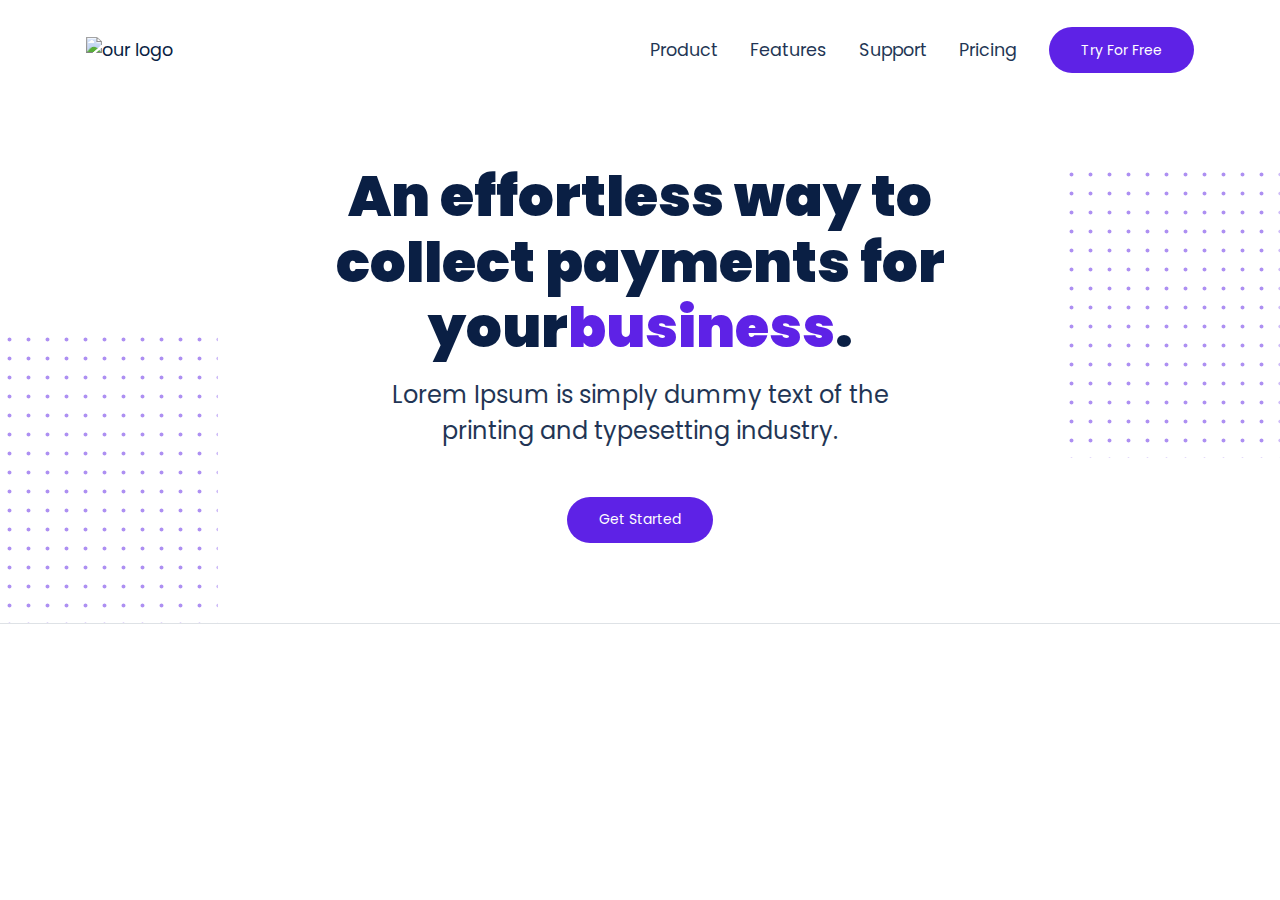
==== index.html @ 25bec212 "Añade README.md y página de inicio." ====
<!doctype html>
<html lang="en">

<head>
  <!-- Required meta tags -->
  <meta charset="utf-8">
  <meta name="viewport" content="width=device-width, initial-scale=1, shrink-to-fit=no">

  <!-- font awesome 5 free -->
  <link rel="stylesheet" href="https://cdnjs.cloudflare.com/ajax/libs/font-awesome/5.13.0/css/all.min.css">
  <!-- Bootstrap CSS -->
  <link rel="stylesheet" href="https://stackpath.bootstrapcdn.com/bootstrap/4.4.1/css/bootstrap.min.css"
    integrity="sha384-Vkoo8x4CGsO3+Hhxv8T/Q5PaXtkKtu6ug5TOeNV6gBiFeWPGFN9MuhOf23Q9Ifjh" crossorigin="anonymous">

  <!-- Poppins font from Google -->
  <link href="https://fonts.googleapis.com/css2?family=Poppins:wght@300;400;600;700&display=swap" rel="stylesheet">

  <!-- Your Custom CSS file that will include your blocks CSS -->
  <link rel="stylesheet" href="./css/app.css">

  <title>Your template</title>
</head>

<body>

  <!-- Put the blocks HTML here -->
  <header class="hero container-fluid position-relative border-bottom">
    <nav class="hero-nav position-relative container mx-auto px-0">
      <ul class="nav w-100 list-unstyled align-items-center p-0">
        <li class="hero-nav__item"><img class="hero-nav__logo" src="https://frontendor-files.netlify.app/images/logo-shape.svg" alt="our logo"></li>
        <li id="hero-menu" class="flex-grow-1 hero__nav-list hero__nav-list--mobile-menu ft-menu">
          <ul class="hero__menu-content nav flex-column flex-lg-row ft-menu__slider animated list-unstyled p-2 p-lg-0">
            <!-- YOU CAN UNCOMMENT THIS -->
            <!--<li class="hero-nav__item">
                  <a href="#!" class="hero-nav__link">Product</a>
                </li> -->
            <li class="flex-grow-1">
              <ul class="nav nav--lg-side flex-column-reverse flex-lg-row-reverse list-unstyled align-items-center p-0">
                <li class="hero-nav__item"><a href="https://twitter.com/intent/tweet?text=30%2B%20HTML%20BLOCKS%20TO%20BUILD%20OUTSTANDING%20LANDING%20PAGES&amp;url=https%3A%2F%2Ffrontendor.com%2F" target="_blank" class="btn btn-primary">Try For Free</a></li>
                <li class="hero-nav__item"><a href="#!" class="hero-nav__link">Pricing</a></li>
                <li class="hero-nav__item"><a href="#!" class="hero-nav__link">Support</a></li>
                <li class="hero-nav__item"><a href="#!" class="hero-nav__link">Features</a></li>
                <li class="hero-nav__item"><a href="#!" class="hero-nav__link">Product</a></li>
              </ul>
            </li>
          </ul><button onclick="document.querySelector('#hero-menu').classList.toggle('ft-menu--js-show')" class="ft-menu__close-btn animated"><svg class="bi bi-x" width="1em" height="1em" viewBox="0 0 16 16" fill="currentColor" xmlns="http://www.w3.org/2000/svg">
              <path fill-rule="evenodd" d="M11.854 4.146a.5.5 0 010 .708l-7 7a.5.5 0 01-.708-.708l7-7a.5.5 0 01.708 0z" clip-rule="evenodd"></path>
              <path fill-rule="evenodd" d="M4.146 4.146a.5.5 0 000 .708l7 7a.5.5 0 00.708-.708l-7-7a.5.5 0 00-.708 0z" clip-rule="evenodd"></path>
            </svg></button>
        </li>
        <li class="d-lg-none flex-grow-1 d-flex flex-row-reverse hero-nav__item"><button onclick="document.querySelector('#hero-menu').classList.toggle('ft-menu--js-show')" class="text-center px-2"><i class="fas fa-bars"></i></button></li>
      </ul>
    </nav>
    <div class="hero__content container px-0 flex-grow-1 d-flex align-items-center mx-auto">
      <div class="text-center col-lg-8 px-0 mx-auto">
        <h1 class="hero__title mb-3">An effortless way to collect payments for your<span class="highlight">business</span>.</h1>
        <p class="hero__paragraph mb-5">Lorem Ipsum is simply dummy text of the printing and typesetting industry.</p>
        <div><a class="btn btn-primary" href="#">Get Started</a></div>
      </div>
    </div>
    <div class="d-none d-lg-block pattern pattern--primary pattern--left-bottom">
      <!-- SVG Pattern generated by 𝕭𝖊𝖆𝖚𝖙𝖎𝖋𝖚𝖑 𝕯𝖎𝖓𝖌𝖇𝖆𝖙𝖘 --><svg xmlns="http://www.w3.org/2000/svg" xmlns:xlink="http://www.w3.org/1999/xlink" width="100%" height="100%">
        <defs>
          <pattern id="pattern" width="19" height="19" viewBox="0 0 40 40" patternUnits="userSpaceOnUse" patternTransform="rotate(90)">
            <rect id="pattern-background" x="0" y="0" width="400%" height="400%" fill="transparent"></rect>
            <circle cx="20" cy="20" r="4" fill="currentColor" stroke="currentColor" stroke-width="0"></circle>
            <circle cx="20" cy="20" r="0" fill="currentColor" stroke="currentColor" stroke-width="0"></circle>
          </pattern>
        </defs>
        <rect fill="url(#pattern)" height="100%" width="100%" y="0" x="0"></rect>
      </svg></div>
    <div class="d-none d-lg-block pattern pattern--primary pattern--right">
      <!-- SVG Pattern generated by 𝕭𝖊𝖆𝖚𝖙𝖎𝖋𝖚𝖑 𝕯𝖎𝖓𝖌𝖇𝖆𝖙𝖘 --><svg xmlns="http://www.w3.org/2000/svg" xmlns:xlink="http://www.w3.org/1999/xlink" width="100%" height="100%">
        <defs>
          <pattern id="pattern" width="19" height="19" viewBox="0 0 40 40" patternUnits="userSpaceOnUse" patternTransform="rotate(90)">
            <rect id="pattern-background" x="0" y="0" width="400%" height="400%" fill="transparent"></rect>
            <circle cx="20" cy="20" r="4" fill="currentColor" stroke="currentColor" stroke-width="0"></circle>
            <circle cx="20" cy="20" r="0" fill="currentColor" stroke="currentColor" stroke-width="0"></circle>
          </pattern>
        </defs>
        <rect fill="url(#pattern)" height="100%" width="100%" y="0" x="0"></rect>
      </svg></div>
  </header>  <!-- Put the blocks HTML here -->

  <script>
    function closeMenuAndGoTo(query) {
      document.querySelector('#hero-menu').classList.toggle('ft-menu--js-show')
      setTimeout(() => {
        const element = document.querySelector(query)
        window.scrollTo({
          top: element.getBoundingClientRect().top,
          behavior: 'smooth'
        })
      }, 250);
    }

    document.querySelector('#hero-menu').
      querySelectorAll('[href]').
      forEach(function (link) {
        link.onclick = function (event) {
          event.preventDefault()
          closeMenuAndGoTo(link.getAttribute('href'))
        }
      })
  </script>
</body>

</html>
---- css/app.css ----
:root {
    --primary: #5e22e6;
    --secondary: #0a1f44;
    --primary-invert: #fff;
    --secondary-invert: #fff;
    
    /* DEFAULT COLOR OF TEXTS */
    --text-primary: #0a1f44;
    
    /* FOR BUTTONS & INPUTS */
    --elements-roundness: 10rem;
    
    --space-between-blocks: 5.3rem;
    /* for mobiles */
    --space-between-blocks-small-screens: 3rem;
    }
    
    body {
    font-family: 'Poppins', sans-serif;
    color: var(--text-primary);
    }
    
    .space-between-blocks {
    padding-top: var(--space-between-blocks-small-screens);
    padding-bottom: var(--space-between-blocks-small-screens);
    }
    
    @media(min-width: 992px) {
    .space-between-blocks {
    padding-top: var(--space-between-blocks);
    padding-bottom: var(--space-between-blocks);
    }
    }
    
    /* ----------------- BUTTONS ------------------- */
    
    button {
    color: inherit;
    padding: 0;
    background: none;
    border: none;
    }
    
    button:focus {
    outline: none;
    box-shadow: none;
    }
    
    .btn {
    font-size: .87rem;
    padding: .8rem 1.6rem;
    border-radius: var(--elements-roundness);
    transition: .2s all;
    }
    
    @media(min-width: 992px) {
    .btn {
    padding: .8rem 2rem;
    }
    }
    
    .btn,
    .btn:hover,
    .btn:focus {
    border: none;
    box-shadow: none;
    outline: none;
    }
    
    .btn:hover,
    .btn:focus {
    transform: scale(1.05);
    }
    
    .btn-primary,
    .btn-primary:hover,
    .btn-primary:focus {
    background: var(--primary);
    color: var(--primary-invert);
    }
    
    .btn-secondary,
    .btn-secondary:hover,
    .btn-secondary:focus {
    background: var(--secondary);
    color: var(--secondary-invert);
    }
    
    .btn-sm {
    padding: .8rem;
    }

    /* Put your blocks here */
  

    .hero {
        --hero-nav-height: 100px;
        --block-background: white;
        --block-text-color: var(--text-primary);
        background: var(--block-background);
        color: var(--block-text-color);
        position: relative;
        display: flex;
        flex-direction: column
      }
      
      .hero-nav {
        margin: 0 -1rem;
        width: 100%;
        height: var(--hero-nav-height);
        display: flex;
        align-items: center;
        z-index: 2
      }
      
      .hero-nav__item {
        text-align: center;
        font-size: 1.1rem
      }
      
      @media(min-width:992px) {
        .hero-nav__item {
          margin: 0 1rem
        }
      }
      
      @media(min-width:992px) {
        .nav--lg-side {
          flex-direction: row-reverse
        }
      }
      
      .hero-nav__logo {
        height: 35px
      }
      
      .hero-nav__link {
        color: inherit;
        opacity: .9
      }
      
      .hero-nav__link:focus,
      .hero-nav__link:hover {
        color: var(--primary);
        text-decoration: none;
        opacity: 1
      }
      
      .hero__row {
        height: 100%
      }
      
      .hero_empty-column {
        height: 100%
      }
      
      .hero__image-column {
        height: 100%;
        background-position: center;
        background-size: cover
      }
      
      .hero__content {
        text-align: initial;
        padding-top: 2rem;
        padding-bottom: 3rem
      }
      
      @media(min-width:992px) {
        .hero__content {
          padding-top: 4rem;
          padding-bottom: 5rem
        }
      }
      
      .hero__title {
        font-size: 1.8rem;
        font-weight: 900
      }
      
      .hero__paragraph {
        font-size: .9rem;
        font-weight: 400;
        opacity: .9
      }
      
      @media (min-width:576px) {
        .hero__title {
          font-size: 2.5rem;
          line-height: 1.17
        }
      
        .hero__paragraph {
          width: 80%;
          margin: auto
        }
      }
      
      @media (min-width:768px) {
        .hero__title {
          font-size: 3rem
        }
      }
      
      @media(min-width:992px) {
        .hero__title {
          font-size: 2.5rem;
          line-height: 1.17
        }
      
        .hero__paragraph {
          font-size: 1.5rem;
          width: 70%
        }
      }
      
      @media(min-width:1200px) {
        .hero__title {
          font-size: 3.5rem;
          line-height: 1.17
        }
      }
      
      .hero__btns-container {
        display: inline-flex;
        flex-direction: column;
        align-items: center;
        width: 150px;
        margin: auto
      }
      
      .hero__btn {
        display: inline-block;
        width: 100%
      }
      
      @media(min-width:992px) {
        .hero__btns-container {
          width: auto;
          flex-direction: row
        }
      
        .hero__btn {
          width: auto
        }
      }
      
      .highlight {
        color: var(--primary)
      }
      
      .ft-menu {
        position: fixed;
        left: 0;
        right: 0;
        top: 0;
        bottom: 0;
        z-index: 2000;
        -webkit-animation-name: fadeOut;
        animation-name: fadeOut;
        -webkit-animation-duration: .5s;
        animation-duration: .5s;
        -webkit-animation-fill-mode: both;
        animation-fill-mode: both
      }
      
      @media (print),
      (prefers-reduced-motion:reduce) {
        .ft-menu {
          -webkit-animation-duration: 1ms !important;
          animation-duration: 1ms !important;
          -webkit-transition-duration: 1ms !important;
          transition-duration: 1ms !important;
          -webkit-animation-iteration-count: 1 !important;
          animation-iteration-count: 1 !important
        }
      }
      
      .ft-menu .hero-nav__item {
        width: 100%;
        margin-top: .75rem;
        margin-bottom: .75rem
      }
      
      @media(min-width:992px) {
        .ft-menu .hero-nav__item {
          width: auto;
          margin-top: 0;
          margin-bottom: 0
        }
      }
      
      .ft-menu--js-show {
        -webkit-animation-name: fadeIn;
        animation-name: fadeIn;
        -webkit-animation-duration: .5s;
        animation-duration: .5s
      }
      
      .ft-menu::before {
        content: '';
        display: block;
        position: absolute;
        left: 0;
        right: 0;
        bottom: 0;
        top: 0;
        background: var(--primary);
        opacity: .9;
        z-index: -1
      }
      
      @media(min-width:992px) {
        .ft-menu {
          -webkit-animation-name: none;
          animation-name: none;
          position: static;
          z-index: auto
        }
      
        .ft-menu::before {
          content: none
        }
      }
      
      .ft-menu__slider {
        width: 80%;
        height: 100%;
        background: var(--block-background);
        overflow: hidden;
        transform: translateX(-100%);
        transition: .5s transform
      }
      
      @media(min-width:992px) {
        .ft-menu__slider {
          width: auto;
          height: auto;
          background: 0 0;
          transform: none;
          display: flex;
          align-items: center
        }
      }
      
      .ft-menu--js-show .ft-menu__slider {
        transform: translateX(0)
      }
      
      .ft-menu__close-btn {
        color: var(--primary-invert);
        position: absolute;
        right: 0;
        top: 0;
        font-size: 2rem;
        margin: 1rem;
        transform: translateX(100%);
        transition: .5s transform
      }
      
      @media(min-width:992px) {
        .ft-menu__close-btn {
          display: none
        }
      }
      
      .ft-menu--js-show .ft-menu__close-btn {
        transform: translateX(0)
      }
      
      .ft-menu__close-btn:focus,
      .ft-menu__close-btn:hover {
        color: var(--primary-invert)
      }
      
      .pattern {
        position: absolute;
        height: 47%;
        width: 17%;
        opacity: .5
      }
      
      .pattern--primary {
        color: var(--primary)
      }
      
      .pattern--left-bottom {
        bottom: 0;
        left: 0
      }
      
      .pattern--right {
        top: 0;
        right: 0;
        bottom: 0;
        margin: auto
      }
      
      @-webkit-keyframes fadeIn {
        from {
          visibility: hidden;
          opacity: 0
        }
      
        to {
          visibility: visible;
          opacity: 1
        }
      }
      
      @keyframes fadeIn {
        from {
          visibility: hidden;
          opacity: 0
        }
      
        to {
          visibility: visible;
          opacity: 1
        }
      }
      
      @-webkit-keyframes fadeOut {
        from {
          visibility: visible;
          opacity: 1
        }
      
        to {
          visibility: hidden;
          opacity: 0
        }
      }
      
      @keyframes fadeOut {
        from {
          visibility: visible;
          opacity: 1
        }
      
        to {
          visibility: hidden;
          opacity: 0
        }
      }
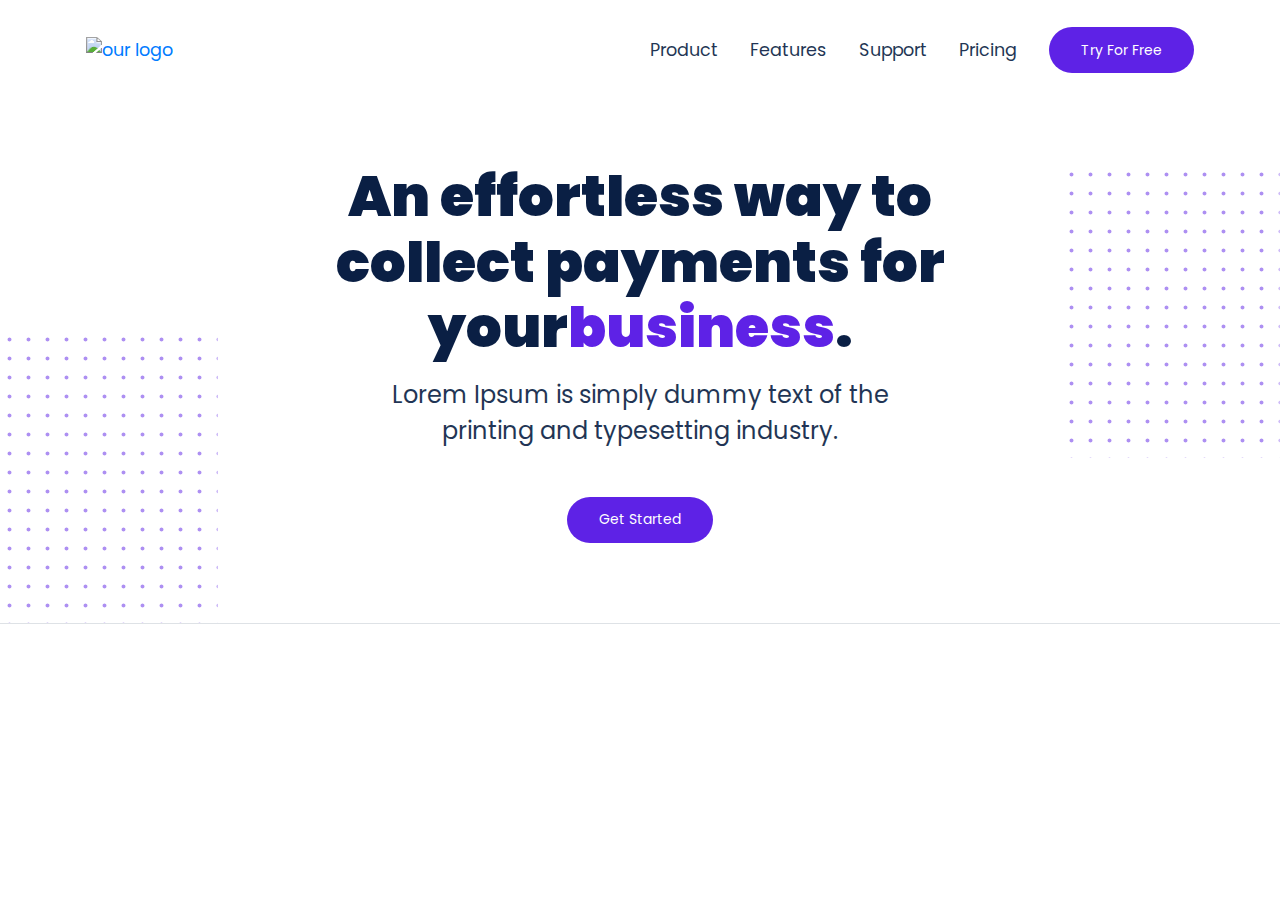
==== commit e95c1ecb: "Enlace en logo de la portada" ====
--- a/index.html
+++ b/index.html
@@ -27,7 +27,11 @@
   <header class="hero container-fluid position-relative border-bottom">
     <nav class="hero-nav position-relative container mx-auto px-0">
       <ul class="nav w-100 list-unstyled align-items-center p-0">
-        <li class="hero-nav__item"><img class="hero-nav__logo" src="https://frontendor-files.netlify.app/images/logo-shape.svg" alt="our logo"></li>
+        <li class="hero-nav__item">
+            <a href="index.html">
+                <img class="hero-nav__logo" src="https://frontendor-files.netlify.app/images/logo-shape.svg" alt="our logo">
+            </a>
+        </li>
         <li id="hero-menu" class="flex-grow-1 hero__nav-list hero__nav-list--mobile-menu ft-menu">
           <ul class="hero__menu-content nav flex-column flex-lg-row ft-menu__slider animated list-unstyled p-2 p-lg-0">
             <!-- YOU CAN UNCOMMENT THIS -->
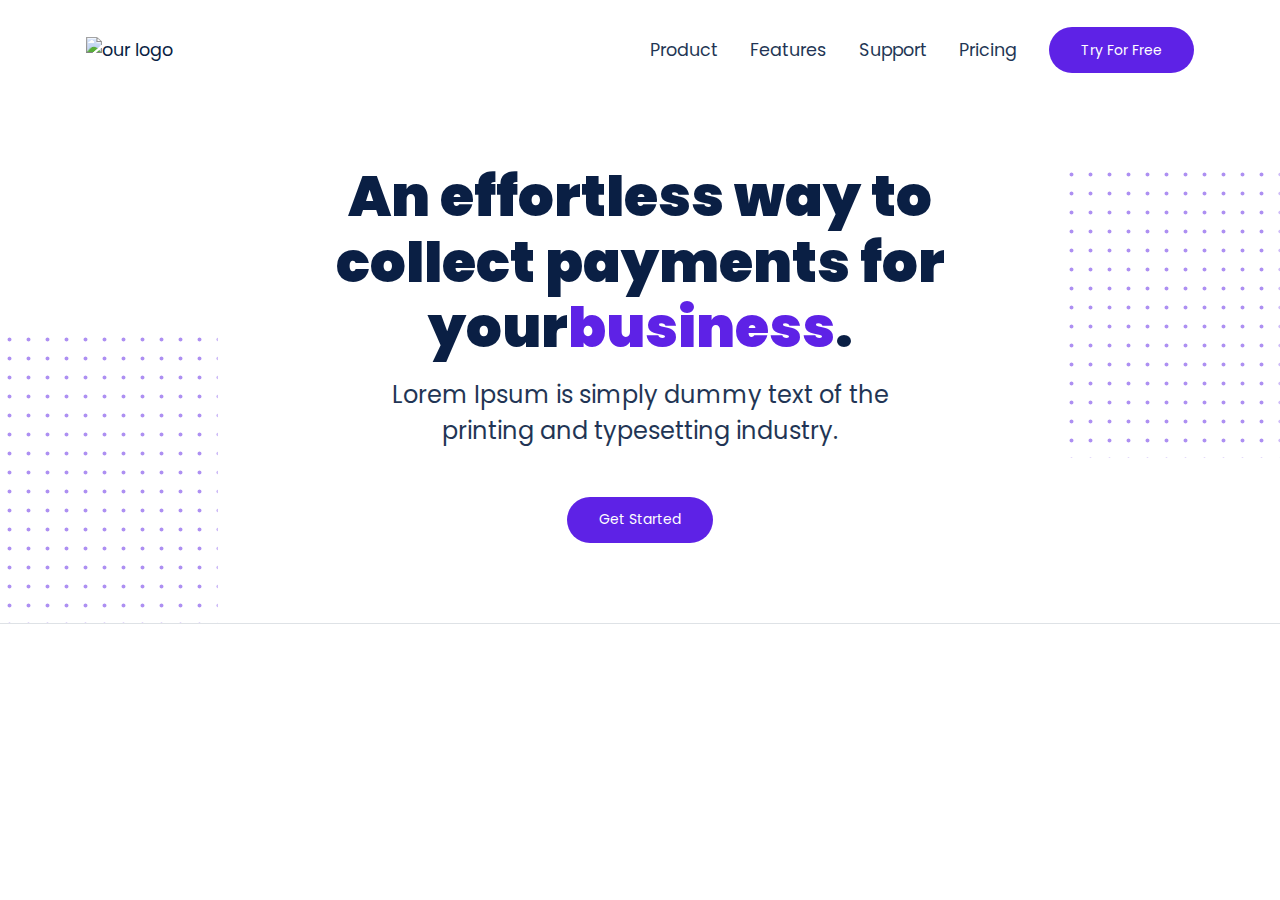
==== commit 3add66c6: "Corrige enlaces en el menú de la página de inicio" ====
--- a/index.html
+++ b/index.html
@@ -27,11 +27,7 @@
   <header class="hero container-fluid position-relative border-bottom">
     <nav class="hero-nav position-relative container mx-auto px-0">
       <ul class="nav w-100 list-unstyled align-items-center p-0">
-        <li class="hero-nav__item">
-            <a href="index.html">
-                <img class="hero-nav__logo" src="https://frontendor-files.netlify.app/images/logo-shape.svg" alt="our logo">
-            </a>
-        </li>
+        <li class="hero-nav__item"><img class="hero-nav__logo" src="https://frontendor-files.netlify.app/images/logo-shape.svg" alt="our logo"></li>
         <li id="hero-menu" class="flex-grow-1 hero__nav-list hero__nav-list--mobile-menu ft-menu">
           <ul class="hero__menu-content nav flex-column flex-lg-row ft-menu__slider animated list-unstyled p-2 p-lg-0">
             <!-- YOU CAN UNCOMMENT THIS -->
@@ -85,28 +81,6 @@
         <rect fill="url(#pattern)" height="100%" width="100%" y="0" x="0"></rect>
       </svg></div>
   </header>  <!-- Put the blocks HTML here -->
-
-  <script>
-    function closeMenuAndGoTo(query) {
-      document.querySelector('#hero-menu').classList.toggle('ft-menu--js-show')
-      setTimeout(() => {
-        const element = document.querySelector(query)
-        window.scrollTo({
-          top: element.getBoundingClientRect().top,
-          behavior: 'smooth'
-        })
-      }, 250);
-    }
-
-    document.querySelector('#hero-menu').
-      querySelectorAll('[href]').
-      forEach(function (link) {
-        link.onclick = function (event) {
-          event.preventDefault()
-          closeMenuAndGoTo(link.getAttribute('href'))
-        }
-      })
-  </script>
 </body>
 
 </html>
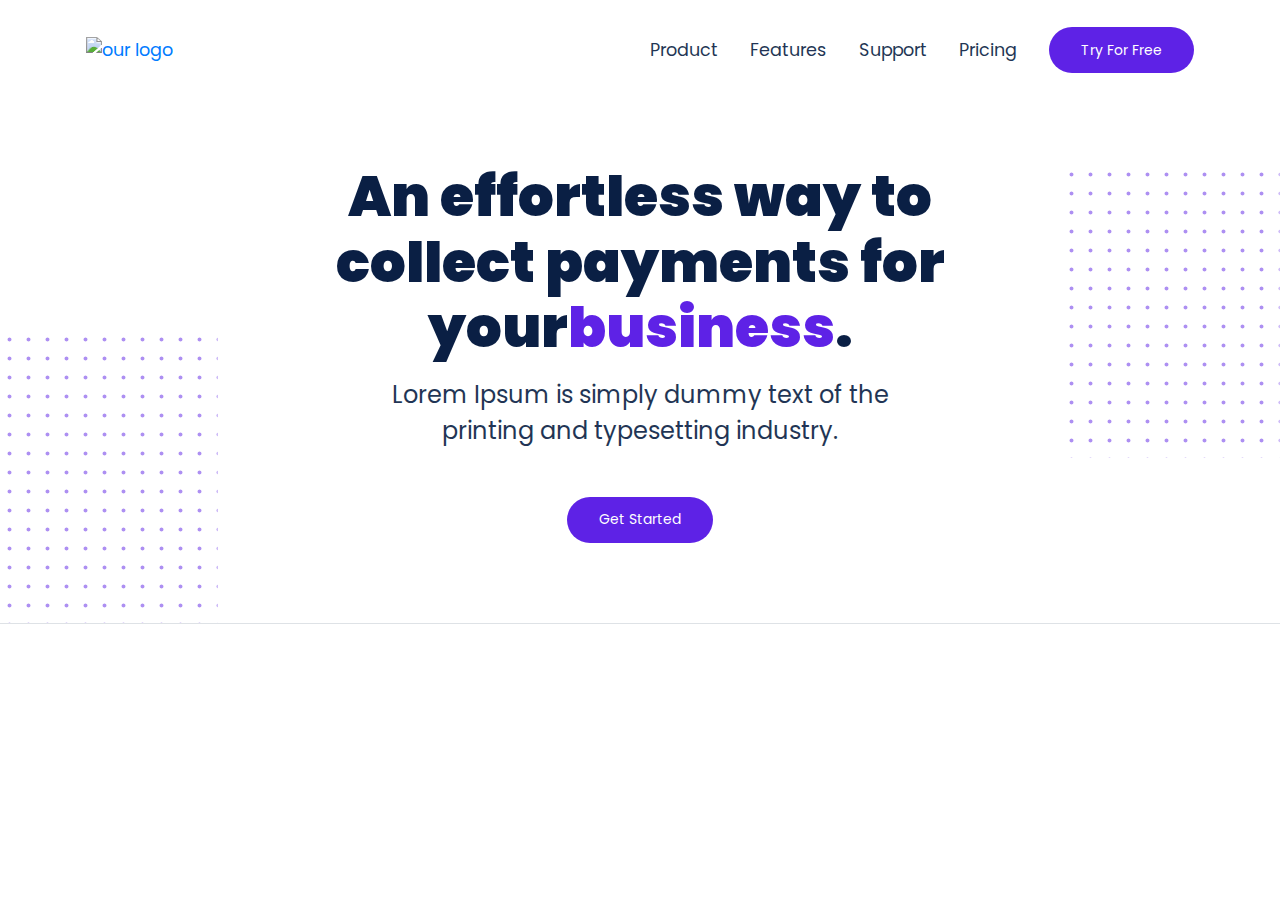
==== commit 6d0bae84: "Añade página con los precios." ====
--- a/index.html
+++ b/index.html
@@ -27,7 +27,11 @@
   <header class="hero container-fluid position-relative border-bottom">
     <nav class="hero-nav position-relative container mx-auto px-0">
       <ul class="nav w-100 list-unstyled align-items-center p-0">
-        <li class="hero-nav__item"><img class="hero-nav__logo" src="https://frontendor-files.netlify.app/images/logo-shape.svg" alt="our logo"></li>
+        <li class="hero-nav__item">
+            <a href="index.html">
+                <img class="hero-nav__logo" src="https://frontendor-files.netlify.app/images/logo-shape.svg" alt="our logo">
+            </a>
+        </li>
         <li id="hero-menu" class="flex-grow-1 hero__nav-list hero__nav-list--mobile-menu ft-menu">
           <ul class="hero__menu-content nav flex-column flex-lg-row ft-menu__slider animated list-unstyled p-2 p-lg-0">
             <!-- YOU CAN UNCOMMENT THIS -->
@@ -37,7 +41,7 @@
             <li class="flex-grow-1">
               <ul class="nav nav--lg-side flex-column-reverse flex-lg-row-reverse list-unstyled align-items-center p-0">
                 <li class="hero-nav__item"><a href="https://twitter.com/intent/tweet?text=30%2B%20HTML%20BLOCKS%20TO%20BUILD%20OUTSTANDING%20LANDING%20PAGES&amp;url=https%3A%2F%2Ffrontendor.com%2F" target="_blank" class="btn btn-primary">Try For Free</a></li>
-                <li class="hero-nav__item"><a href="#!" class="hero-nav__link">Pricing</a></li>
+                <li class="hero-nav__item"><a href="pricing.html" class="hero-nav__link">Pricing</a></li>
                 <li class="hero-nav__item"><a href="#!" class="hero-nav__link">Support</a></li>
                 <li class="hero-nav__item"><a href="#!" class="hero-nav__link">Features</a></li>
                 <li class="hero-nav__item"><a href="#!" class="hero-nav__link">Product</a></li>
@@ -81,6 +85,28 @@
         <rect fill="url(#pattern)" height="100%" width="100%" y="0" x="0"></rect>
       </svg></div>
   </header>  <!-- Put the blocks HTML here -->
+
+  <script>
+    function closeMenuAndGoTo(query) {
+      document.querySelector('#hero-menu').classList.toggle('ft-menu--js-show')
+      setTimeout(() => {
+        const element = document.querySelector(query)
+        window.scrollTo({
+          top: element.getBoundingClientRect().top,
+          behavior: 'smooth'
+        })
+      }, 250);
+    }
+
+    document.querySelector('#hero-menu').
+      querySelectorAll('[href]').
+      forEach(function (link) {
+        link.onclick = function (event) {
+          event.preventDefault()
+          closeMenuAndGoTo(link.getAttribute('href'))
+        }
+      })
+  </script>
 </body>
 
 </html>
--- a/css/app.css
+++ b/css/app.css
@@ -442,4 +442,177 @@
           visibility: hidden;
           opacity: 0
         }
-      }+      }
+
+
+      /*Pricing Styles*/
+
+      .block-13 {
+        background-image: linear-gradient(to bottom, var(--primary) 30%, transparent 0)
+      }
+      
+      @media(min-width:992px) {
+        .block-13 {
+          background-image: linear-gradient(to bottom, var(--primary) 50%, transparent 0)
+        }
+      }
+      
+      .block-13__header {
+        color: #fff;
+        margin-bottom: 5.3rem
+      }
+      
+      .block__title {
+        font-size: 2rem;
+        font-weight: 900;
+        line-height: 1.4
+      }
+      
+      @media(min-width:992px) {
+        .block__title {
+          font-size: 2.5rem
+        }
+      }
+      
+      .block__paragraph {
+        font-size: 1.1rem;
+        line-height: 1.5;
+        opacity: .9
+      }
+      
+      @media(min-width:768px) {
+        .block-13__paragraph {
+          width: 80%
+        }
+      }
+      
+      @media(min-width:992px) {
+        .block-13__paragraph {
+          width: 50%
+        }
+      }
+      
+      .plan-switch {
+        font-size: 1.2rem;
+        margin-top: 3.6rem
+      }
+      
+      .plan-switch__type {
+        font-size: .87rem;
+        font-weight: 600;
+        opacity: .9
+      }
+      
+      .plan-switch__type--selected {
+        color: var(--primary);
+        opacity: 1
+      }
+      
+      .plan-card {
+        padding: 3.5rem 2rem;
+        border: 2px solid var(--primary);
+        background: #fff;
+        border-radius: 5px;
+        display: flex;
+        flex-direction: column;
+        height: 100%
+      }
+      
+      .plan-card--recommended {
+        padding-top: 5rem;
+        position: relative;
+        z-index: 1
+      }
+      
+      @media(min-width:992px) {
+        .plan-card--recommended {
+          height: calc(100% + 50px);
+          width: calc(100% + 25px);
+          margin-left: -12.5px;
+          margin-top: -25px;
+          padding-bottom: calc(3.5rem + 25px)
+        }
+      }
+      
+      .plan-card__tag {
+        font-size: .75rem;
+        padding: .6rem .8rem;
+        border-bottom-left-radius: .8rem;
+        border-bottom-right-radius: .8rem;
+        position: absolute;
+        top: -1px;
+        left: 0;
+        right: 0;
+        width: 40%;
+        margin: auto;
+        background: rgba(0, 0, 0, .15);
+        color: var(--primary-invert);
+        overflow: hidden
+      }
+      
+      .plan-card__tag::before {
+        content: '';
+        position: absolute;
+        top: 0;
+        left: 0;
+        right: 0;
+        bottom: 0;
+        background: var(--primary);
+        z-index: -1
+      }
+      
+      .plan-card__name {
+        font-size: 1.5rem;
+        font-weight: 600
+      }
+      
+      .plan-card__price {
+        font-size: 4.3rem;
+        font-weight: 600
+      }
+      
+      .plan-card__duration {
+        font-size: .87rem;
+        font-weight: 600;
+        text-transform: uppercase
+      }
+      
+      .plan-features {
+        text-align: initial;
+        margin: auto
+      }
+      
+      @media(min-width:1200px) {
+        .plan-features {
+          width: 70%
+        }
+      }
+      
+      .plan-features__li {
+        display: flex;
+        align-items: flex-start;
+        font-size: .87rem;
+        margin-bottom: 1.3rem
+      }
+      
+      .plan-features__li--disabled .plan-features__li-text {
+        text-decoration: line-through;
+        opacity: .7
+      }
+      
+      .plan-features__li--disabled .plan-features__icon {
+        filter: grayscale(10)
+      }
+      
+      .plan-features__icon {
+        display: inline-flex;
+        align-items: center;
+        justify-content: center;
+        font-size: .7rem;
+        width: 17px;
+        height: 17px;
+        background-color: rgba(51, 197, 141, .3);
+        color: rgba(51, 197, 141, .7);
+        border-radius: 10rem
+      }
+      /* END Pricing styles*/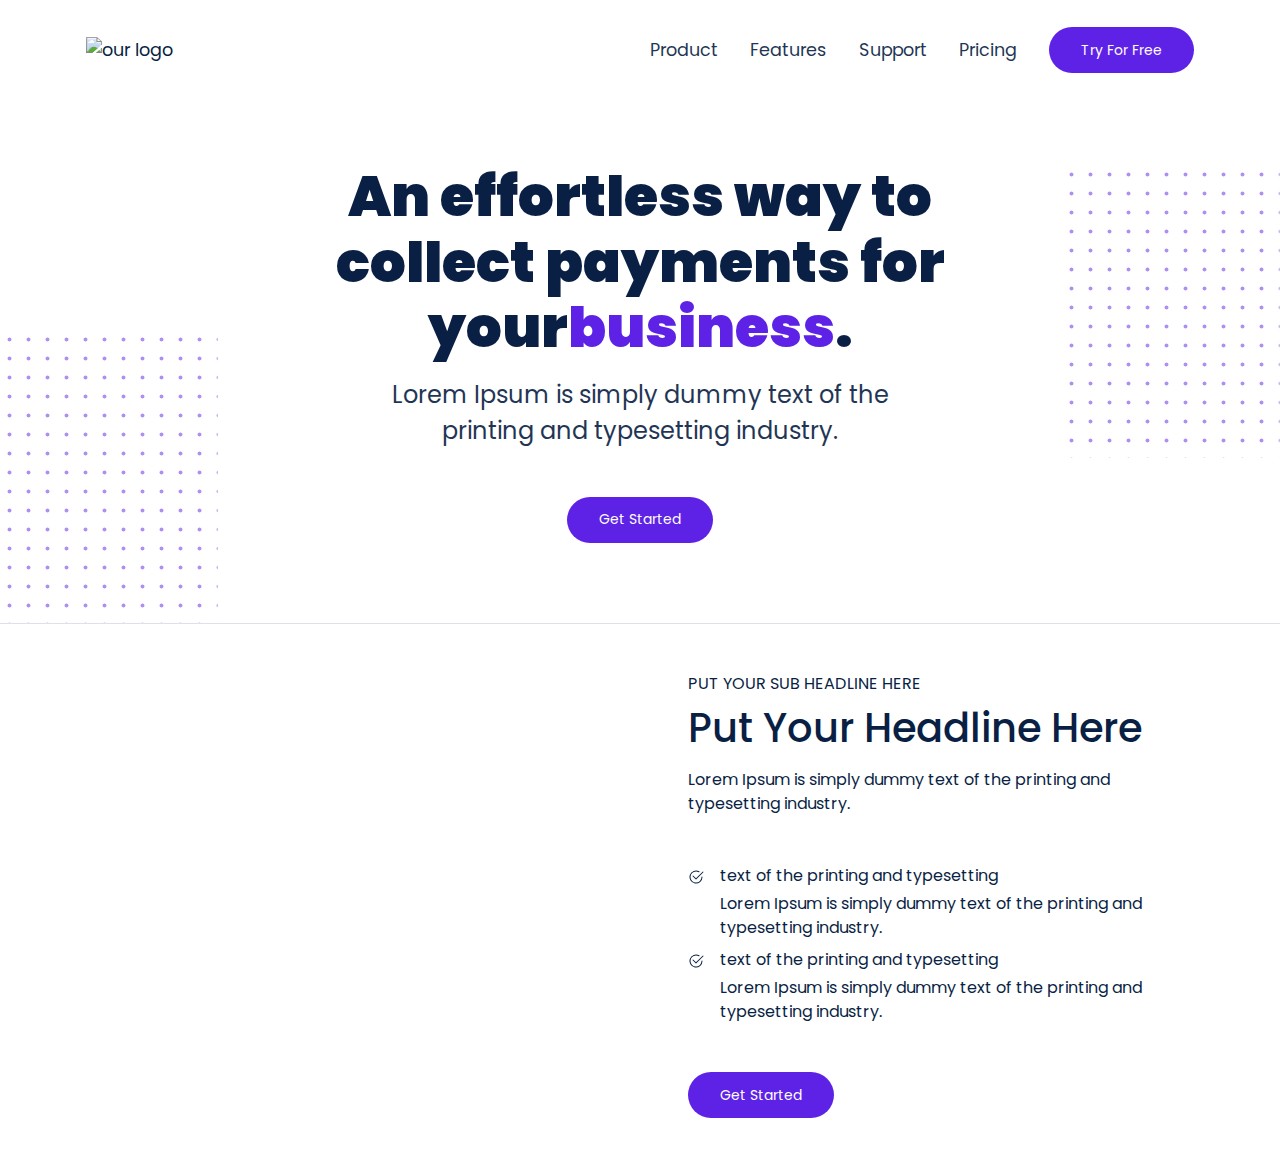
==== commit 22d58a76: "Añade sección a la portada." ====
--- a/index.html
+++ b/index.html
@@ -27,11 +27,7 @@
   <header class="hero container-fluid position-relative border-bottom">
     <nav class="hero-nav position-relative container mx-auto px-0">
       <ul class="nav w-100 list-unstyled align-items-center p-0">
-        <li class="hero-nav__item">
-            <a href="index.html">
-                <img class="hero-nav__logo" src="https://frontendor-files.netlify.app/images/logo-shape.svg" alt="our logo">
-            </a>
-        </li>
+        <li class="hero-nav__item"><img class="hero-nav__logo" src="https://frontendor-files.netlify.app/images/logo-shape.svg" alt="our logo"></li>
         <li id="hero-menu" class="flex-grow-1 hero__nav-list hero__nav-list--mobile-menu ft-menu">
           <ul class="hero__menu-content nav flex-column flex-lg-row ft-menu__slider animated list-unstyled p-2 p-lg-0">
             <!-- YOU CAN UNCOMMENT THIS -->
@@ -41,7 +37,7 @@
             <li class="flex-grow-1">
               <ul class="nav nav--lg-side flex-column-reverse flex-lg-row-reverse list-unstyled align-items-center p-0">
                 <li class="hero-nav__item"><a href="https://twitter.com/intent/tweet?text=30%2B%20HTML%20BLOCKS%20TO%20BUILD%20OUTSTANDING%20LANDING%20PAGES&amp;url=https%3A%2F%2Ffrontendor.com%2F" target="_blank" class="btn btn-primary">Try For Free</a></li>
-                <li class="hero-nav__item"><a href="pricing.html" class="hero-nav__link">Pricing</a></li>
+                <li class="hero-nav__item"><a href="#!" class="hero-nav__link">Pricing</a></li>
                 <li class="hero-nav__item"><a href="#!" class="hero-nav__link">Support</a></li>
                 <li class="hero-nav__item"><a href="#!" class="hero-nav__link">Features</a></li>
                 <li class="hero-nav__item"><a href="#!" class="hero-nav__link">Product</a></li>
@@ -84,29 +80,49 @@
         </defs>
         <rect fill="url(#pattern)" height="100%" width="100%" y="0" x="0"></rect>
       </svg></div>
-  </header>  <!-- Put the blocks HTML here -->
+  </header>  
+  
+  <!-- Content 1 -->
+  <div class="block-31">
+    <div class="block-31__row d-block d-lg-flex row">
+      <div class="block-31__image-column container col-lg-6" style="background-image: url(images/1685737.jpg)"></div>
+    </div>
+    <div class="container">
+      <div class="row flex-row-reverse">
+        <div class="col-lg-6 px-4 px-xl-5 py-5">
+          <p class="block-31__pre-title mb-2">PUT YOUR SUB HEADLINE HERE</p>
+          <h1 class="block-31__title mb-3">Put Your Headline Here</h1>
+          <p class="block-31__paragraph mb-0">Lorem Ipsum is simply dummy text of the printing and typesetting industry.</p>
+          <ul class="list-unstyled mt-5 p-0">
+            <li class="block-31__li d-flex align-items-start mb-2"><span class="block-31__li-icon"><svg class="bi bi-check2-circle" width="1em" height="1em" viewBox="0 0 16 16" fill="currentColor" xmlns="http://www.w3.org/2000/svg">
+                  <path fill-rule="evenodd" d="M15.354 2.646a.5.5 0 0 1 0 .708l-7 7a.5.5 0 0 1-.708 0l-3-3a.5.5 0 1 1 .708-.708L8 9.293l6.646-6.647a.5.5 0 0 1 .708 0z"></path>
+                  <path fill-rule="evenodd" d="M8 2.5A5.5 5.5 0 1 0 13.5 8a.5.5 0 0 1 1 0 6.5 6.5 0 1 1-3.25-5.63.5.5 0 1 1-.5.865A5.472 5.472 0 0 0 8 2.5z"></path>
+                </svg></span>
+              <div class="px-2"></div>
+              <div>
+                <p class="block-31__li-text mb-1">text of the printing and typesetting</p>
+                <p class="block-31__li-paragraph mb-0">Lorem Ipsum is simply dummy text of the printing and typesetting industry.</p>
+              </div>
+            </li>
+            <li class="block-31__li d-flex align-items-start mb-2"><span class="block-31__li-icon"><svg class="bi bi-check2-circle" width="1em" height="1em" viewBox="0 0 16 16" fill="currentColor" xmlns="http://www.w3.org/2000/svg">
+                  <path fill-rule="evenodd" d="M15.354 2.646a.5.5 0 0 1 0 .708l-7 7a.5.5 0 0 1-.708 0l-3-3a.5.5 0 1 1 .708-.708L8 9.293l6.646-6.647a.5.5 0 0 1 .708 0z"></path>
+                  <path fill-rule="evenodd" d="M8 2.5A5.5 5.5 0 1 0 13.5 8a.5.5 0 0 1 1 0 6.5 6.5 0 1 1-3.25-5.63.5.5 0 1 1-.5.865A5.472 5.472 0 0 0 8 2.5z"></path>
+                </svg></span>
+              <div class="px-2"></div>
+              <div>
+                <p class="block-31__li-text mb-1">text of the printing and typesetting</p>
+                <p class="block-31__li-paragraph mb-0">Lorem Ipsum is simply dummy text of the printing and typesetting industry.</p>
+              </div>
+            </li>
+          </ul>
+          <div class="mt-5"><a href="#!" class="btn btn-primary">Get Started</a></div>
+        </div>
+      </div>
+    </div>
+  </div>
+  <!-- END Content 1 -->
 
-  <script>
-    function closeMenuAndGoTo(query) {
-      document.querySelector('#hero-menu').classList.toggle('ft-menu--js-show')
-      setTimeout(() => {
-        const element = document.querySelector(query)
-        window.scrollTo({
-          top: element.getBoundingClientRect().top,
-          behavior: 'smooth'
-        })
-      }, 250);
-    }
-
-    document.querySelector('#hero-menu').
-      querySelectorAll('[href]').
-      forEach(function (link) {
-        link.onclick = function (event) {
-          event.preventDefault()
-          closeMenuAndGoTo(link.getAttribute('href'))
-        }
-      })
-  </script>
+  <!-- Put the blocks HTML here -->
 </body>
 
 </html>
--- a/css/app.css
+++ b/css/app.css
@@ -91,7 +91,8 @@
     }
 
     /* Put your blocks here */
-  
+    @import "content.css";
+
 
     .hero {
         --hero-nav-height: 100px;
@@ -442,177 +443,4 @@
           visibility: hidden;
           opacity: 0
         }
-      }
-
-
-      /*Pricing Styles*/
-
-      .block-13 {
-        background-image: linear-gradient(to bottom, var(--primary) 30%, transparent 0)
-      }
-      
-      @media(min-width:992px) {
-        .block-13 {
-          background-image: linear-gradient(to bottom, var(--primary) 50%, transparent 0)
-        }
-      }
-      
-      .block-13__header {
-        color: #fff;
-        margin-bottom: 5.3rem
-      }
-      
-      .block__title {
-        font-size: 2rem;
-        font-weight: 900;
-        line-height: 1.4
-      }
-      
-      @media(min-width:992px) {
-        .block__title {
-          font-size: 2.5rem
-        }
-      }
-      
-      .block__paragraph {
-        font-size: 1.1rem;
-        line-height: 1.5;
-        opacity: .9
-      }
-      
-      @media(min-width:768px) {
-        .block-13__paragraph {
-          width: 80%
-        }
-      }
-      
-      @media(min-width:992px) {
-        .block-13__paragraph {
-          width: 50%
-        }
-      }
-      
-      .plan-switch {
-        font-size: 1.2rem;
-        margin-top: 3.6rem
-      }
-      
-      .plan-switch__type {
-        font-size: .87rem;
-        font-weight: 600;
-        opacity: .9
-      }
-      
-      .plan-switch__type--selected {
-        color: var(--primary);
-        opacity: 1
-      }
-      
-      .plan-card {
-        padding: 3.5rem 2rem;
-        border: 2px solid var(--primary);
-        background: #fff;
-        border-radius: 5px;
-        display: flex;
-        flex-direction: column;
-        height: 100%
-      }
-      
-      .plan-card--recommended {
-        padding-top: 5rem;
-        position: relative;
-        z-index: 1
-      }
-      
-      @media(min-width:992px) {
-        .plan-card--recommended {
-          height: calc(100% + 50px);
-          width: calc(100% + 25px);
-          margin-left: -12.5px;
-          margin-top: -25px;
-          padding-bottom: calc(3.5rem + 25px)
-        }
-      }
-      
-      .plan-card__tag {
-        font-size: .75rem;
-        padding: .6rem .8rem;
-        border-bottom-left-radius: .8rem;
-        border-bottom-right-radius: .8rem;
-        position: absolute;
-        top: -1px;
-        left: 0;
-        right: 0;
-        width: 40%;
-        margin: auto;
-        background: rgba(0, 0, 0, .15);
-        color: var(--primary-invert);
-        overflow: hidden
-      }
-      
-      .plan-card__tag::before {
-        content: '';
-        position: absolute;
-        top: 0;
-        left: 0;
-        right: 0;
-        bottom: 0;
-        background: var(--primary);
-        z-index: -1
-      }
-      
-      .plan-card__name {
-        font-size: 1.5rem;
-        font-weight: 600
-      }
-      
-      .plan-card__price {
-        font-size: 4.3rem;
-        font-weight: 600
-      }
-      
-      .plan-card__duration {
-        font-size: .87rem;
-        font-weight: 600;
-        text-transform: uppercase
-      }
-      
-      .plan-features {
-        text-align: initial;
-        margin: auto
-      }
-      
-      @media(min-width:1200px) {
-        .plan-features {
-          width: 70%
-        }
-      }
-      
-      .plan-features__li {
-        display: flex;
-        align-items: flex-start;
-        font-size: .87rem;
-        margin-bottom: 1.3rem
-      }
-      
-      .plan-features__li--disabled .plan-features__li-text {
-        text-decoration: line-through;
-        opacity: .7
-      }
-      
-      .plan-features__li--disabled .plan-features__icon {
-        filter: grayscale(10)
-      }
-      
-      .plan-features__icon {
-        display: inline-flex;
-        align-items: center;
-        justify-content: center;
-        font-size: .7rem;
-        width: 17px;
-        height: 17px;
-        background-color: rgba(51, 197, 141, .3);
-        color: rgba(51, 197, 141, .7);
-        border-radius: 10rem
-      }
-      /* END Pricing styles*/+      }